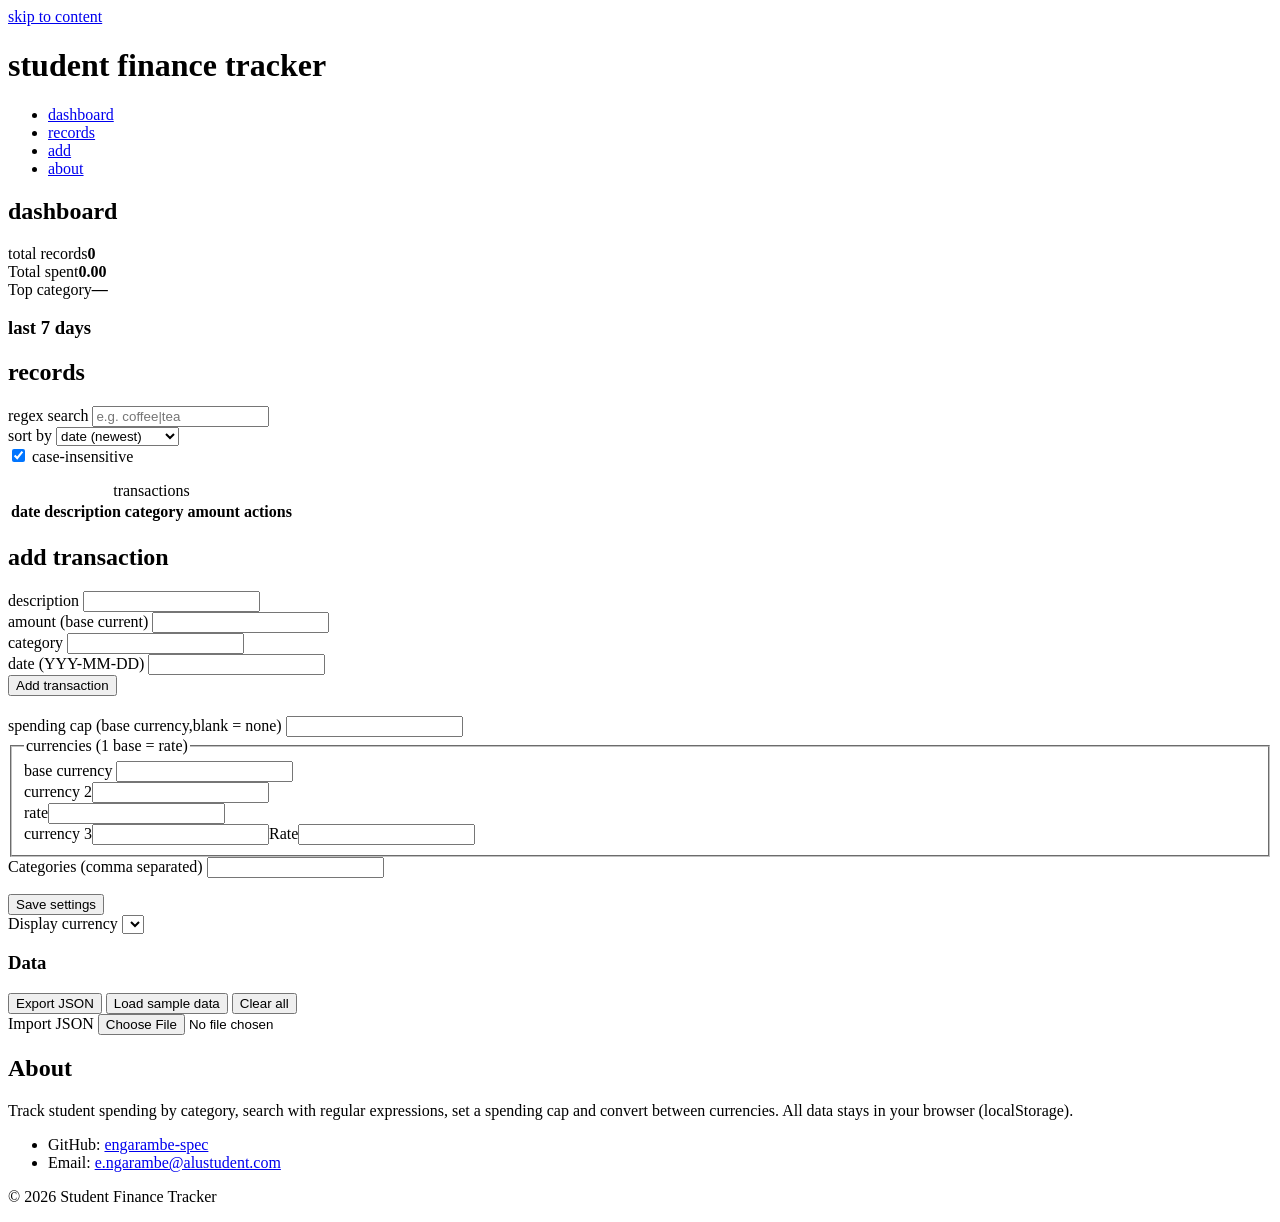
==== index.html @ 11951d41 "M2: semantic HTML and mobile-first CSS" ====
<!DOCTYPE html>
<html lang="en">
    <head>
        <meta charset="UTF-8">
        <meta name="viewpot" content="width=device-width, initial-scale=1">
        <meta name="description" content="accessible student finance tracker">
        <title>student finance tracker</title>
        <link rel="stylesheet" href="style/main.css">
        <script type="module" scr="scripts/main.js"></script>
    </head>
    <body>
        <a href="#main" class="skip-link">skip to content</a>
        <head>
            <h1>student finance tracker</h1>
            <nav aria-label="main">
                <ul>
                    <li><a href="#dashboard">dashboard</a></li>
                    <li><a href="#records">records</a></li>
                    <li><a href="#add">add</a></li>
                    <li><a href="#about">about</a></li>
                </ul>
            </nav>
        </head>
        <main id="main"tabindex="-1">
            <div id="status" class="status" role="status" aria-live="polite"></div>
            <section id="dashboard" aria-labelledby="dashboard-title">
                <h2 id="dashboard-title">dashboard</h2>
                <div class="stats"
                <div class="stat"><span> total records</span><strong id="stat-count">0</strong></div>
                <div class="stat"><span>Total spent</span><strong id="stat-sum">0.00</strong></div>
                <div class="stat"><span>Top category</span><strong id="stat-top">—</strong></div>
        </div>
                <h3>last 7 days</h3>
                <div id="chart" class="chart" role="img" aria-label="spending last 7 days"></div>
                <p id="cap-msg" class="cap-msg" aria-live="polite"></p>

            </section>
            <section id="records" aria-labelledby="records-title">
                <h2 id="records-title">records</h2>
                <div class="controls">
                    <div class="fiels">
                        <label for="search">regex search</label>
                        <input id="search" type="text" placeholder="e.g. coffee|tea" autocomplete="off" aria-describedby="search-err">
                    </div>
                <div class="field">
                    <label for="sort">sort by</label>
                    <select id="sort">
                        <option value="date-decs">date (newest)</option>
                        <option value="date-asc">date (oldest)</option>
                        <option value="desc-asc">Description A→Z</option>
                        <option value="desc-desc">Description Z→A</option>
                        <option value="amount-desc">Amount ↓</option>
                        <option value="amount-asc">Amount ↑</option>
                    </select>
                </div>
                <label class="inline"><input id="case" type="checkbox" checked> case-insensitive</label>
                <p id="search-err" class="error" aria-live="polite"></p>
            </div>
            <p id="results-count" class="muted" aria-live="polite"></p>
            <table>
                <caption class="sr-only">transactions</caption>
                <thead>
                    <tr>
                        <th scope="col">date</th>
                        <th scope="col">description</th>
                        <th scope="col">category</th>
                        <th scope="col">amount</th>
                        <th scope="col">actions</th>
                    </tr>
                </thead>
                <tbody id="tbody"></tbody>
            </table>
            <p id="empty" hidden>No records match.</p>
            </section>
            <section id="add" aria-labelledby="add-title">
                <h2 id="add-title">add transaction</h2>
                <form id="form" novalidate>
                    <div class="field"
                     <label for="f-description">description</label>
                    <input id="f-amout" name="amount" type="text" inputmode="decimal" aria-describedby="e-amount">
                    <span id="e-amount" class="error"></span>
                </div>
                <div class="field">
                    <label for="f-amount">amount (base current)</label>
                    <input id="f-amount" name="amount" type="text" inputmode="decimal" aria-describedby="e-amount">
                    <span id="e-amount" class="error"></span>
                </div>
                <div class="field">
                    <label for="f-category">category</label>
                    <input id="f-category" name="category" type="text" list="casts" aria-describedby="e-category">
                    <datalist id="cast"></datalist>
                    <span id="e-category" class="error"></span>
                </div>
                <div class="field">
                    <label for="f-data">date (YYY-MM-DD)</label>
                    <input id="f-date" name="data" type="text" inputmode="numeric" aria-describedby="e-date">
                    <span id="e-date" class="error"></span>
                </div>
                <button type="submit">Add transaction</button>
                </form>
            </section>
            <section id="settings" aria-labelledby="setting-title">
                <h2 id="settings-form" novalidate></h2>
                <form id="settings-form" novalidate>
                    <div class="field">
                        <label for="s-cap">spending cap (base currency,blank = none)</label>
                        <input id="s-cap" type="text" inputmode="decimal">
                    </div>
                    <fieldset>
                        <legend>currencies (1 base = rate)</legend>
                        <div class="field">
                            <label for="s-base">base currency</label>
                            <input id="s-base" type="text" maxlength="3">
                        </div>
                        <div class="row">
                            <div class="field"><label for="s-c1">currency 2</label><input id="s-c1" type="text" maxlength="3"</div>
                            <div class="field"><label for="s-r1">rate</label><input id="s-r1" type="text" inputmode="decimal"></div>
                        </div>
                        <div class="row">
                            <div class="field"><label for="s-c2">currency 3</label><input id="s-c2" type="text" maxlength="3></div>
                            <div class="field"><label for="s-r2">Rate</label><input id="s-r2" type="text" inputmode="decimal"></div>
          </div>
        </fieldset>
        <div class="field">
          <label for="s-cats">Categories (comma separated)</label>
          <input id="s-cats" type="text">
        </div>
        <p id="settings-err" class="error"></p>
        <button type="submit">Save settings</button>
      </form>

      <div class="field">
        <label for="s-display">Display currency</label>
        <select id="s-display"></select>
      </div>

      <h3>Data</h3>
      <div class="actions">
        <button type="button" id="export">Export JSON</button>
        <button type="button" id="load-seed">Load sample data</button>
        <button type="button" id="clear" class="danger">Clear all</button>
      </div>
      <div class="field">
        <label for="import">Import JSON</label>
        <input id="import" type="file" accept=".json,application/json">
      </div>
    </section>

    <section id="about" aria-labelledby="about-title">
      <h2 id="about-title">About</h2>
      <p>Track student spending by category, search with regular expressions, set a spending cap and convert between currencies. All data stays in your browser (localStorage).</p>
      <ul>
        <li>GitHub: <a href="https://github.com/engarambe-spec">engarambe-spec</a></li>
        <li>Email: <a href="mailto:e.ngarambe@alustudent.com">e.ngarambe@alustudent.com</a></li>
      </ul>
    </section>
  </main>

  <footer>
    <p>&copy; 2026 Student Finance Tracker</p>
  </footer>
</body>
</html>
                        </div>
                    </fieldset>
                </form>
            </section>
        </main>
    </body>
</html>
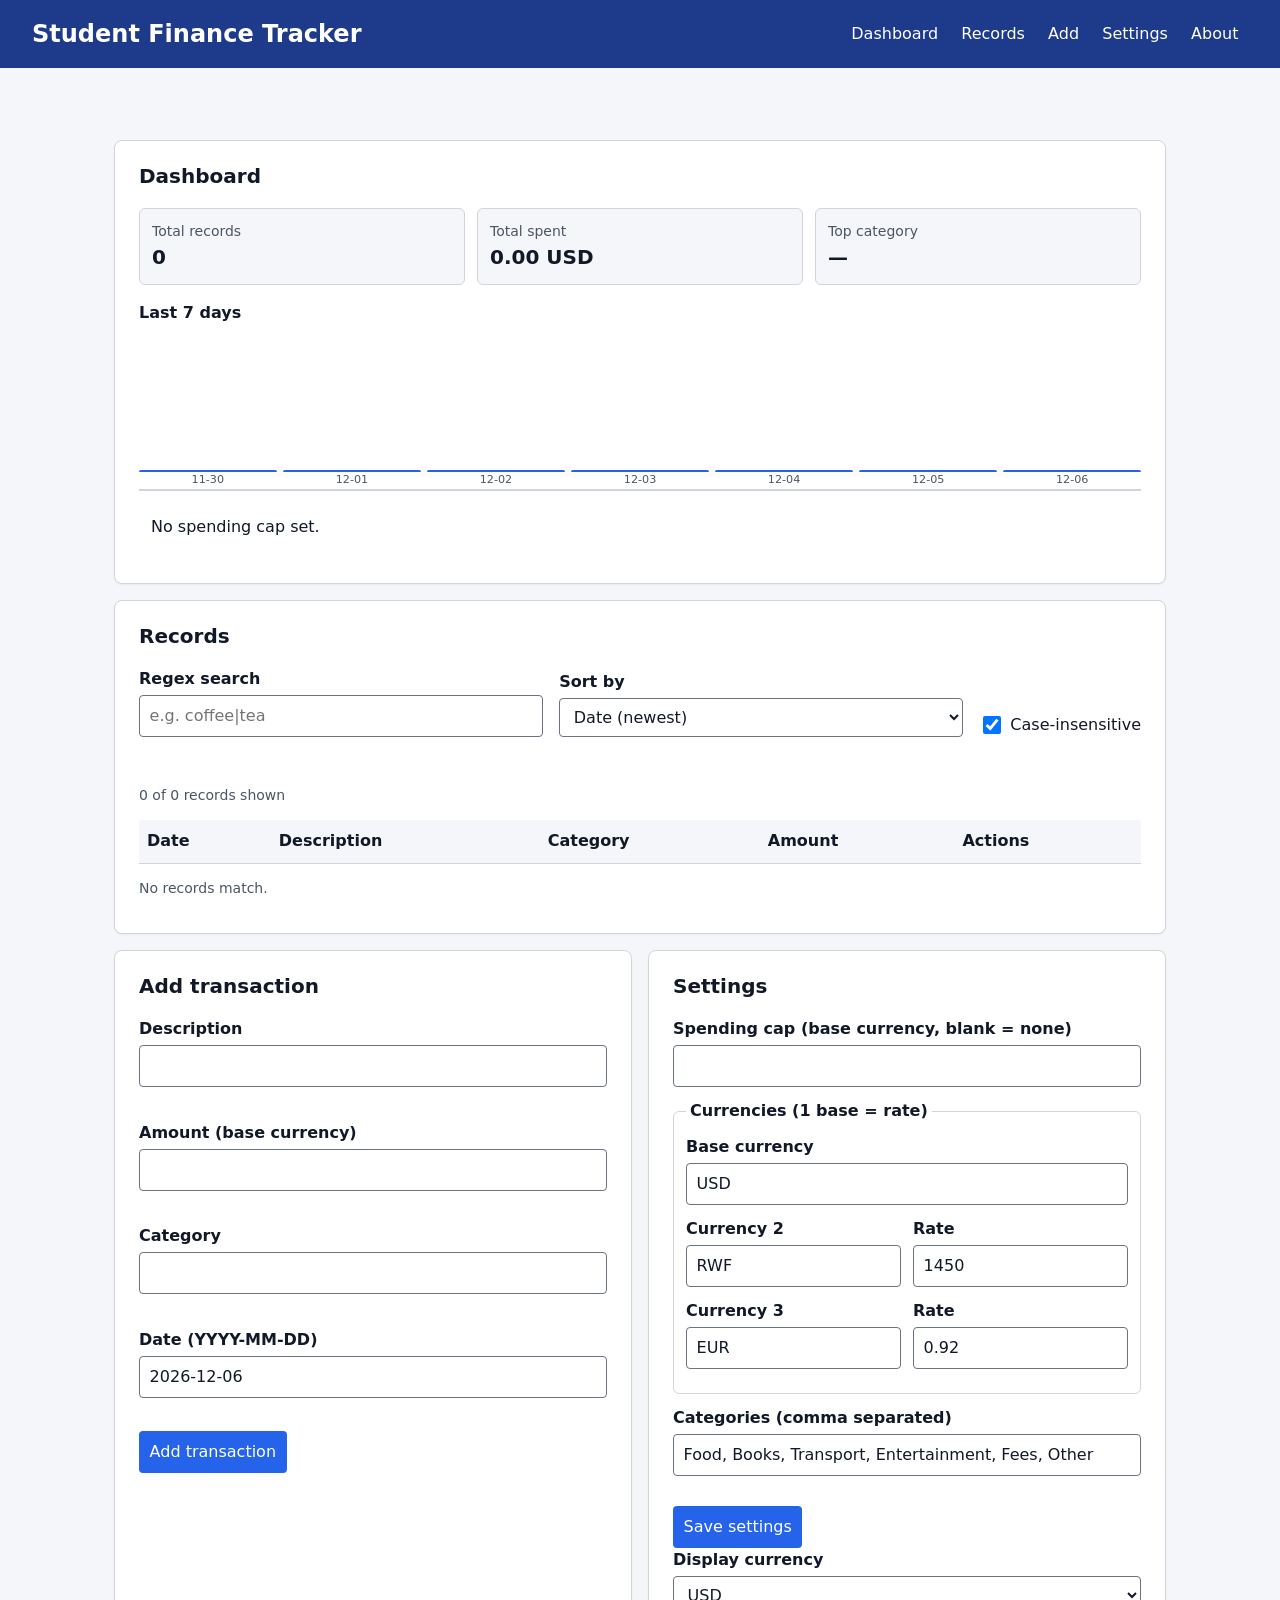
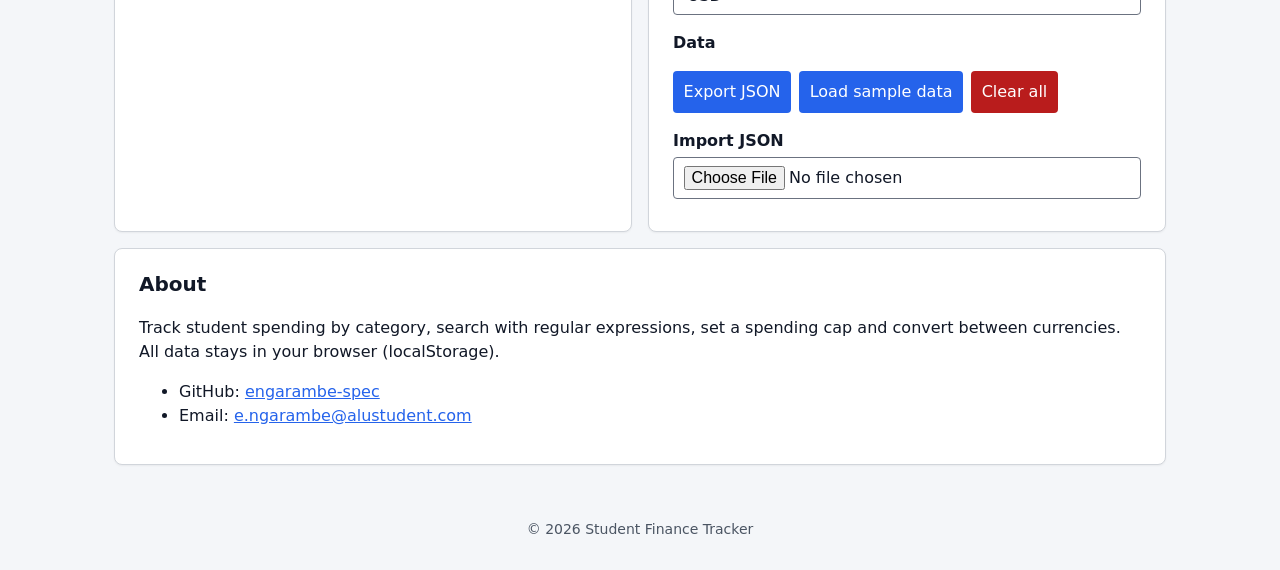
==== commit 4bc98495: "M8: CSS fixes and responsive layout" ====
--- a/index.html
+++ b/index.html
@@ -2,169 +2,167 @@
 <html lang="en">
     <head>
         <meta charset="UTF-8">
-        <meta name="viewpot" content="width=device-width, initial-scale=1">
+        <meta name="viewport" content="width=device-width, initial-scale=1">
         <meta name="description" content="accessible student finance tracker">
-        <title>student finance tracker</title>
-        <link rel="stylesheet" href="style/main.css">
-        <script type="module" scr="scripts/main.js"></script>
+        <title>Student Finance Tracker</title>
+        <link rel="stylesheet" href="styles/main.css">
+        <script type="module" src="scripts/main.js"></script>
     </head>
     <body>
-        <a href="#main" class="skip-link">skip to content</a>
-        <head>
-            <h1>student finance tracker</h1>
-            <nav aria-label="main">
+        <a href="#main" class="skip-link">Skip to content</a>
+        <header>
+            <h1>Student Finance Tracker</h1>
+            <nav aria-label="Main">
                 <ul>
-                    <li><a href="#dashboard">dashboard</a></li>
-                    <li><a href="#records">records</a></li>
-                    <li><a href="#add">add</a></li>
-                    <li><a href="#about">about</a></li>
+                    <li><a href="#dashboard">Dashboard</a></li>
+                    <li><a href="#records">Records</a></li>
+                    <li><a href="#add">Add</a></li>
+                    <li><a href="#settings">Settings</a></li>
+                    <li><a href="#about">About</a></li>
                 </ul>
             </nav>
-        </head>
-        <main id="main"tabindex="-1">
+        </header>
+
+        <main id="main" tabindex="-1">
             <div id="status" class="status" role="status" aria-live="polite"></div>
+
             <section id="dashboard" aria-labelledby="dashboard-title">
-                <h2 id="dashboard-title">dashboard</h2>
-                <div class="stats"
-                <div class="stat"><span> total records</span><strong id="stat-count">0</strong></div>
-                <div class="stat"><span>Total spent</span><strong id="stat-sum">0.00</strong></div>
-                <div class="stat"><span>Top category</span><strong id="stat-top">—</strong></div>
-        </div>
-                <h3>last 7 days</h3>
-                <div id="chart" class="chart" role="img" aria-label="spending last 7 days"></div>
+                <h2 id="dashboard-title">Dashboard</h2>
+                <div class="stats">
+                    <div class="stat"><span>Total records</span><strong id="stat-count">0</strong></div>
+                    <div class="stat"><span>Total spent</span><strong id="stat-sum">0.00</strong></div>
+                    <div class="stat"><span>Top category</span><strong id="stat-top">—</strong></div>
+                </div>
+                <h3>Last 7 days</h3>
+                <div id="chart" class="chart" role="img" aria-label="Spending last 7 days"></div>
                 <p id="cap-msg" class="cap-msg" aria-live="polite"></p>
+            </section>
 
-            </section>
             <section id="records" aria-labelledby="records-title">
-                <h2 id="records-title">records</h2>
+                <h2 id="records-title">Records</h2>
                 <div class="controls">
-                    <div class="fiels">
-                        <label for="search">regex search</label>
+                    <div class="field">
+                        <label for="search">Regex search</label>
                         <input id="search" type="text" placeholder="e.g. coffee|tea" autocomplete="off" aria-describedby="search-err">
                     </div>
-                <div class="field">
-                    <label for="sort">sort by</label>
-                    <select id="sort">
-                        <option value="date-decs">date (newest)</option>
-                        <option value="date-asc">date (oldest)</option>
-                        <option value="desc-asc">Description A→Z</option>
-                        <option value="desc-desc">Description Z→A</option>
-                        <option value="amount-desc">Amount ↓</option>
-                        <option value="amount-asc">Amount ↑</option>
-                    </select>
+                    <div class="field">
+                        <label for="sort">Sort by</label>
+                        <select id="sort">
+                            <option value="date-desc">Date (newest)</option>
+                            <option value="date-asc">Date (oldest)</option>
+                            <option value="desc-asc">Description A→Z</option>
+                            <option value="desc-desc">Description Z→A</option>
+                            <option value="amount-desc">Amount ↓</option>
+                            <option value="amount-asc">Amount ↑</option>
+                        </select>
+                    </div>
+                    <label class="inline"><input id="case" type="checkbox" checked> Case-insensitive</label>
+                    <p id="search-err" class="error" aria-live="polite"></p>
                 </div>
-                <label class="inline"><input id="case" type="checkbox" checked> case-insensitive</label>
-                <p id="search-err" class="error" aria-live="polite"></p>
-            </div>
-            <p id="results-count" class="muted" aria-live="polite"></p>
-            <table>
-                <caption class="sr-only">transactions</caption>
-                <thead>
-                    <tr>
-                        <th scope="col">date</th>
-                        <th scope="col">description</th>
-                        <th scope="col">category</th>
-                        <th scope="col">amount</th>
-                        <th scope="col">actions</th>
-                    </tr>
-                </thead>
-                <tbody id="tbody"></tbody>
-            </table>
-            <p id="empty" hidden>No records match.</p>
+                <p id="result-count" class="muted" aria-live="polite"></p>
+                <table>
+                    <caption class="sr-only">Transactions</caption>
+                    <thead>
+                        <tr>
+                            <th scope="col">Date</th>
+                            <th scope="col">Description</th>
+                            <th scope="col">Category</th>
+                            <th scope="col">Amount</th>
+                            <th scope="col">Actions</th>
+                        </tr>
+                    </thead>
+                    <tbody id="tbody"></tbody>
+                </table>
+                <p id="empty" class="muted" hidden>No records match.</p>
             </section>
+
             <section id="add" aria-labelledby="add-title">
-                <h2 id="add-title">add transaction</h2>
+                <h2 id="add-title">Add transaction</h2>
                 <form id="form" novalidate>
-                    <div class="field"
-                     <label for="f-description">description</label>
-                    <input id="f-amout" name="amount" type="text" inputmode="decimal" aria-describedby="e-amount">
-                    <span id="e-amount" class="error"></span>
-                </div>
-                <div class="field">
-                    <label for="f-amount">amount (base current)</label>
-                    <input id="f-amount" name="amount" type="text" inputmode="decimal" aria-describedby="e-amount">
-                    <span id="e-amount" class="error"></span>
-                </div>
-                <div class="field">
-                    <label for="f-category">category</label>
-                    <input id="f-category" name="category" type="text" list="casts" aria-describedby="e-category">
-                    <datalist id="cast"></datalist>
-                    <span id="e-category" class="error"></span>
-                </div>
-                <div class="field">
-                    <label for="f-data">date (YYY-MM-DD)</label>
-                    <input id="f-date" name="data" type="text" inputmode="numeric" aria-describedby="e-date">
-                    <span id="e-date" class="error"></span>
-                </div>
-                <button type="submit">Add transaction</button>
+                    <div class="field">
+                        <label for="f-description">Description</label>
+                        <input id="f-description" name="description" type="text" aria-describedby="e-description">
+                        <span id="e-description" class="error"></span>
+                    </div>
+                    <div class="field">
+                        <label for="f-amount">Amount (base currency)</label>
+                        <input id="f-amount" name="amount" type="text" inputmode="decimal" aria-describedby="e-amount">
+                        <span id="e-amount" class="error"></span>
+                    </div>
+                    <div class="field">
+                        <label for="f-category">Category</label>
+                        <input id="f-category" name="category" type="text" list="cats" aria-describedby="e-category">
+                        <datalist id="cats"></datalist>
+                        <span id="e-category" class="error"></span>
+                    </div>
+                    <div class="field">
+                        <label for="f-date">Date (YYYY-MM-DD)</label>
+                        <input id="f-date" name="date" type="text" inputmode="numeric" aria-describedby="e-date">
+                        <span id="e-date" class="error"></span>
+                    </div>
+                    <button type="submit">Add transaction</button>
                 </form>
             </section>
-            <section id="settings" aria-labelledby="setting-title">
-                <h2 id="settings-form" novalidate></h2>
+
+            <section id="settings" aria-labelledby="settings-title">
+                <h2 id="settings-title">Settings</h2>
                 <form id="settings-form" novalidate>
                     <div class="field">
-                        <label for="s-cap">spending cap (base currency,blank = none)</label>
+                        <label for="s-cap">Spending cap (base currency, blank = none)</label>
                         <input id="s-cap" type="text" inputmode="decimal">
                     </div>
                     <fieldset>
-                        <legend>currencies (1 base = rate)</legend>
+                        <legend>Currencies (1 base = rate)</legend>
                         <div class="field">
-                            <label for="s-base">base currency</label>
+                            <label for="s-base">Base currency</label>
                             <input id="s-base" type="text" maxlength="3">
                         </div>
                         <div class="row">
-                            <div class="field"><label for="s-c1">currency 2</label><input id="s-c1" type="text" maxlength="3"</div>
-                            <div class="field"><label for="s-r1">rate</label><input id="s-r1" type="text" inputmode="decimal"></div>
+                            <div class="field"><label for="s-c1">Currency 2</label><input id="s-c1" type="text" maxlength="3"></div>
+                            <div class="field"><label for="s-r1">Rate</label><input id="s-r1" type="text" inputmode="decimal"></div>
                         </div>
                         <div class="row">
-                            <div class="field"><label for="s-c2">currency 3</label><input id="s-c2" type="text" maxlength="3></div>
+                            <div class="field"><label for="s-c2">Currency 3</label><input id="s-c2" type="text" maxlength="3"></div>
                             <div class="field"><label for="s-r2">Rate</label><input id="s-r2" type="text" inputmode="decimal"></div>
-          </div>
-        </fieldset>
-        <div class="field">
-          <label for="s-cats">Categories (comma separated)</label>
-          <input id="s-cats" type="text">
-        </div>
-        <p id="settings-err" class="error"></p>
-        <button type="submit">Save settings</button>
-      </form>
-
-      <div class="field">
-        <label for="s-display">Display currency</label>
-        <select id="s-display"></select>
-      </div>
-
-      <h3>Data</h3>
-      <div class="actions">
-        <button type="button" id="export">Export JSON</button>
-        <button type="button" id="load-seed">Load sample data</button>
-        <button type="button" id="clear" class="danger">Clear all</button>
-      </div>
-      <div class="field">
-        <label for="import">Import JSON</label>
-        <input id="import" type="file" accept=".json,application/json">
-      </div>
-    </section>
-
-    <section id="about" aria-labelledby="about-title">
-      <h2 id="about-title">About</h2>
-      <p>Track student spending by category, search with regular expressions, set a spending cap and convert between currencies. All data stays in your browser (localStorage).</p>
-      <ul>
-        <li>GitHub: <a href="https://github.com/engarambe-spec">engarambe-spec</a></li>
-        <li>Email: <a href="mailto:e.ngarambe@alustudent.com">e.ngarambe@alustudent.com</a></li>
-      </ul>
-    </section>
-  </main>
-
-  <footer>
-    <p>&copy; 2026 Student Finance Tracker</p>
-  </footer>
-</body>
-</html>
                         </div>
                     </fieldset>
+                    <div class="field">
+                        <label for="s-cats">Categories (comma separated)</label>
+                        <input id="s-cats" type="text">
+                    </div>
+                    <p id="settings-err" class="error"></p>
+                    <button type="submit">Save settings</button>
                 </form>
+
+                <div class="field">
+                    <label for="s-display">Display currency</label>
+                    <select id="s-display"></select>
+                </div>
+
+                <h3>Data</h3>
+                <div class="actions">
+                    <button type="button" id="export">Export JSON</button>
+                    <button type="button" id="load-seed">Load sample data</button>
+                    <button type="button" id="clear" class="danger">Clear all</button>
+                </div>
+                <div class="field">
+                    <label for="import">Import JSON</label>
+                    <input id="import" type="file" accept=".json,application/json">
+                </div>
+            </section>
+
+            <section id="about" aria-labelledby="about-title">
+                <h2 id="about-title">About</h2>
+                <p>Track student spending by category, search with regular expressions, set a spending cap and convert between currencies. All data stays in your browser (localStorage).</p>
+                <ul>
+                    <li>GitHub: <a href="https://github.com/engarambe-spec">engarambe-spec</a></li>
+                    <li>Email: <a href="mailto:e.ngarambe@alustudent.com">e.ngarambe@alustudent.com</a></li>
+                </ul>
             </section>
         </main>
+
+        <footer>
+            <p>&copy; 2026 Student Finance Tracker</p>
+        </footer>
     </body>
-</html>+</html>
--- a/styles/main.css
+++ b/styles/main.css
@@ -0,0 +1,188 @@
+:root {
+    --bg: #f4f6f9;
+    --fg: #111827;
+    --card: #ffffff;
+    --muted: #4b5563;
+    --border: #d1d5db;
+    --primary: #2563eb;
+    --primary-dark: #1e3a8a;
+    --ok: #166534;
+    --ok-bg: #dcfce7;
+    --bad: #b91c1c;
+    --bad-bg: #fee2e2;
+    --focus: #f59e0b;
+}
+
+* { box-sizing: border-box; }
+
+body {
+    margin: 0;
+    font-family: system-ui, -apple-system, "Segoe UI", Roboto, sans-serif;
+    background: var(--bg);
+    color: var(--fg);
+    line-height: 1.5;
+    overflow-x: hidden;
+}
+a { color: var(--primary); }
+:focus-visible { outline: 3px solid var(--focus); outline-offset: 2px; }
+
+.skip-link {
+    position: absolute; left: 1rem; top: -100px;
+    background: var(--fg); color: #fff;
+    padding: .5rem 1rem; border-radius: 4px; z-index: 100;
+    transition: top .2s;
+}
+.skip-link:focus { top: 1rem; }
+
+.sr-only {
+    position: absolute; width: 1px; height: 1px; padding: 0; margin: -1px;
+    overflow: hidden; clip: rect(0 0 0 0); white-space: nowrap; border: 0;
+}
+
+/* header + nav */
+header {
+    background: var(--primary-dark); color: #fff; padding: 1rem;
+    position: sticky; top: 0; z-index: 10;
+}
+header h1 { margin: 0 0 .5rem; font-size: 1.25rem; }
+nav ul { list-style: none; margin: 0; padding: 0; display: flex; flex-wrap: wrap; gap: .25rem; }
+nav a {
+    display: block; color: #fff; text-decoration: none;
+    padding: .35rem .6rem; border-radius: 4px; transition: background .2s;
+}
+nav a:hover, nav a:focus-visible { background: rgba(255, 255, 255, .2); }
+
+/* layout */
+main { max-width: 1100px; margin: 0 auto; padding: 1rem; }
+main:focus { outline: none; }
+section {
+    background: var(--card); border: 1px solid var(--border); border-radius: 8px;
+    padding: 1rem; margin-bottom: 1rem; scroll-margin-top: 7rem;
+    box-shadow: 0 1px 2px rgba(0, 0, 0, .05);
+}
+h2 { margin-top: 0; font-size: 1.25rem; }
+h3 { font-size: 1rem; }
+.status { min-height: 1.5rem; font-weight: 600; color: var(--primary-dark); margin: 0 0 .5rem; }
+.muted { color: var(--muted); font-size: .875rem; }
+
+/* dashboard */
+.stats { display: flex; flex-direction: column; gap: .75rem; }
+.stat {
+    flex: 1; display: flex; flex-direction: column;
+    padding: .75rem; border: 1px solid var(--border); border-radius: 6px;
+    background: var(--bg);
+}
+.stat span { color: var(--muted); font-size: .875rem; }
+.stat strong { font-size: 1.25rem; word-break: break-word; }
+
+.chart {
+    display: flex; align-items: flex-end; gap: .4rem; height: 150px;
+    padding-top: .5rem; border-bottom: 2px solid var(--border);
+}
+.bar-wrap {
+    flex: 1; display: flex; flex-direction: column; align-items: center;
+    justify-content: flex-end; height: 100%; min-width: 0;
+}
+.bar {
+    width: 100%; min-height: 2px; background: var(--primary);
+    border-radius: 4px 4px 0 0; transform-origin: bottom; animation: grow .5s ease-out;
+}
+.bar-wrap span { font-size: .7rem; color: var(--muted); }
+.cap-msg { padding: .5rem .75rem; border-radius: 6px; }
+.cap-msg.ok { background: var(--ok-bg); color: var(--ok); }
+.cap-msg.over { background: var(--bad-bg); color: var(--bad); font-weight: 600; }
+
+/* forms */
+.field { margin-bottom: .75rem; }
+label { display: block; font-weight: 600; margin-bottom: .25rem; }
+label.inline { display: inline-flex; align-items: center; gap: .4rem; font-weight: 400; margin-bottom: .75rem; }
+input, select, button { font: inherit; padding: .5rem .6rem; border: 1px solid #6b7280; border-radius: 4px; }
+input, select { width: 100%; background: #fff; color: var(--fg); }
+input[type="checkbox"] { width: 1.1rem; height: 1.1rem; }
+input[aria-invalid="true"] { border: 2px solid var(--bad); }
+.error { display: block; min-height: 1.25em; margin: .25rem 0 0; color: var(--bad); font-size: .875rem; }
+
+button {
+    background: var(--primary); color: #fff; border-color: transparent;
+    cursor: pointer; transition: background .2s, transform .1s;
+}
+button:hover { background: var(--primary-dark); }
+button:active { transform: scale(.97); }
+button.danger { background: var(--bad); }
+button.danger:hover { background: #7f1d1d; }
+
+fieldset { border: 1px solid var(--border); border-radius: 6px; margin: 0 0 .75rem; padding: .75rem; }
+legend { font-weight: 600; padding: 0 .25rem; }
+.row { display: flex; flex-wrap: wrap; gap: 0 .75rem; }
+.row .field { flex: 1 1 120px; }
+.actions { display: flex; flex-wrap: wrap; gap: .5rem; margin-bottom: 1rem; }
+.controls { display: flex; flex-direction: column; }
+
+/* table: stacked cards on mobile */
+table { width: 100%; border-collapse: collapse; }
+thead { position: absolute; width: 1px; height: 1px; overflow: hidden; clip: rect(0 0 0 0); }
+table, tbody, tr, td { display: block; }
+tr {
+    border: 1px solid var(--border); border-radius: 6px;
+    padding: .5rem .75rem; margin-bottom: .75rem; animation: fade .3s ease;
+}
+td {
+    display: flex; justify-content: space-between; align-items: center;
+    gap: 1rem; padding: .3rem 0; word-break: break-word; text-align: right;
+}
+td::before { content: attr(data-label); font-weight: 600; color: var(--muted); flex-shrink: 0; text-align: left; }
+td input { width: 60%; }
+.row-actions { display: flex; gap: .4rem; }
+.row-actions button { padding: .35rem .7rem; }
+mark { background: #fde047; color: #111827; border-radius: 2px; padding: 0 1px; }
+
+footer { text-align: center; padding: 1rem; color: var(--muted); font-size: .875rem; }
+
+@keyframes grow { from { transform: scaleY(0); } to { transform: scaleY(1); } }
+@keyframes fade { from { opacity: 0; transform: translateY(4px); } to { opacity: 1; transform: none; } }
+
+/* small phones and up */
+@media (min-width: 480px) {
+    .stats { flex-direction: row; flex-wrap: wrap; }
+    .stat { flex: 1 1 140px; }
+}
+
+/* tablets and up */
+@media (min-width: 768px) {
+    header { display: flex; justify-content: space-between; align-items: center; padding: 1rem 2rem; }
+    header h1 { margin: 0; font-size: 1.5rem; }
+    section { padding: 1.25rem 1.5rem; scroll-margin-top: 5rem; }
+    .controls { flex-direction: row; flex-wrap: wrap; align-items: flex-end; gap: 0 1rem; }
+    .controls .field { flex: 1 1 200px; }
+    .controls .error { flex-basis: 100%; }
+    #form { display: flex; flex-wrap: wrap; gap: 0 1rem; }
+    #form .field { flex: 1 1 calc(50% - .5rem); }
+    table { display: table; }
+    thead {
+        position: static; width: auto; height: auto; overflow: visible; clip: auto;
+        display: table-header-group;
+    }
+    tbody { display: table-row-group; }
+    tr { display: table-row; border: 0; padding: 0; margin: 0; }
+    th, td {
+        display: table-cell; padding: .6rem .5rem; text-align: left;
+        border-bottom: 1px solid var(--border); vertical-align: middle;
+    }
+    th { background: var(--bg); }
+    tbody tr:hover { background: #f9fafb; }
+    td::before { content: none; }
+    td input { width: 100%; }
+}
+
+/* desktop */
+@media (min-width: 1024px) {
+    main { display: flex; flex-wrap: wrap; gap: 1rem; padding: 1.5rem; }
+    main > * { flex: 1 1 100%; }
+    section { margin-bottom: 0; }
+    #add, #settings { flex: 1 1 calc(50% - .5rem); }
+    #form .field { flex-basis: 100%; }
+}
+
+@media (prefers-reduced-motion: reduce) {
+    *, *::before, *::after { animation: none !important; transition: none !important; }
+}
